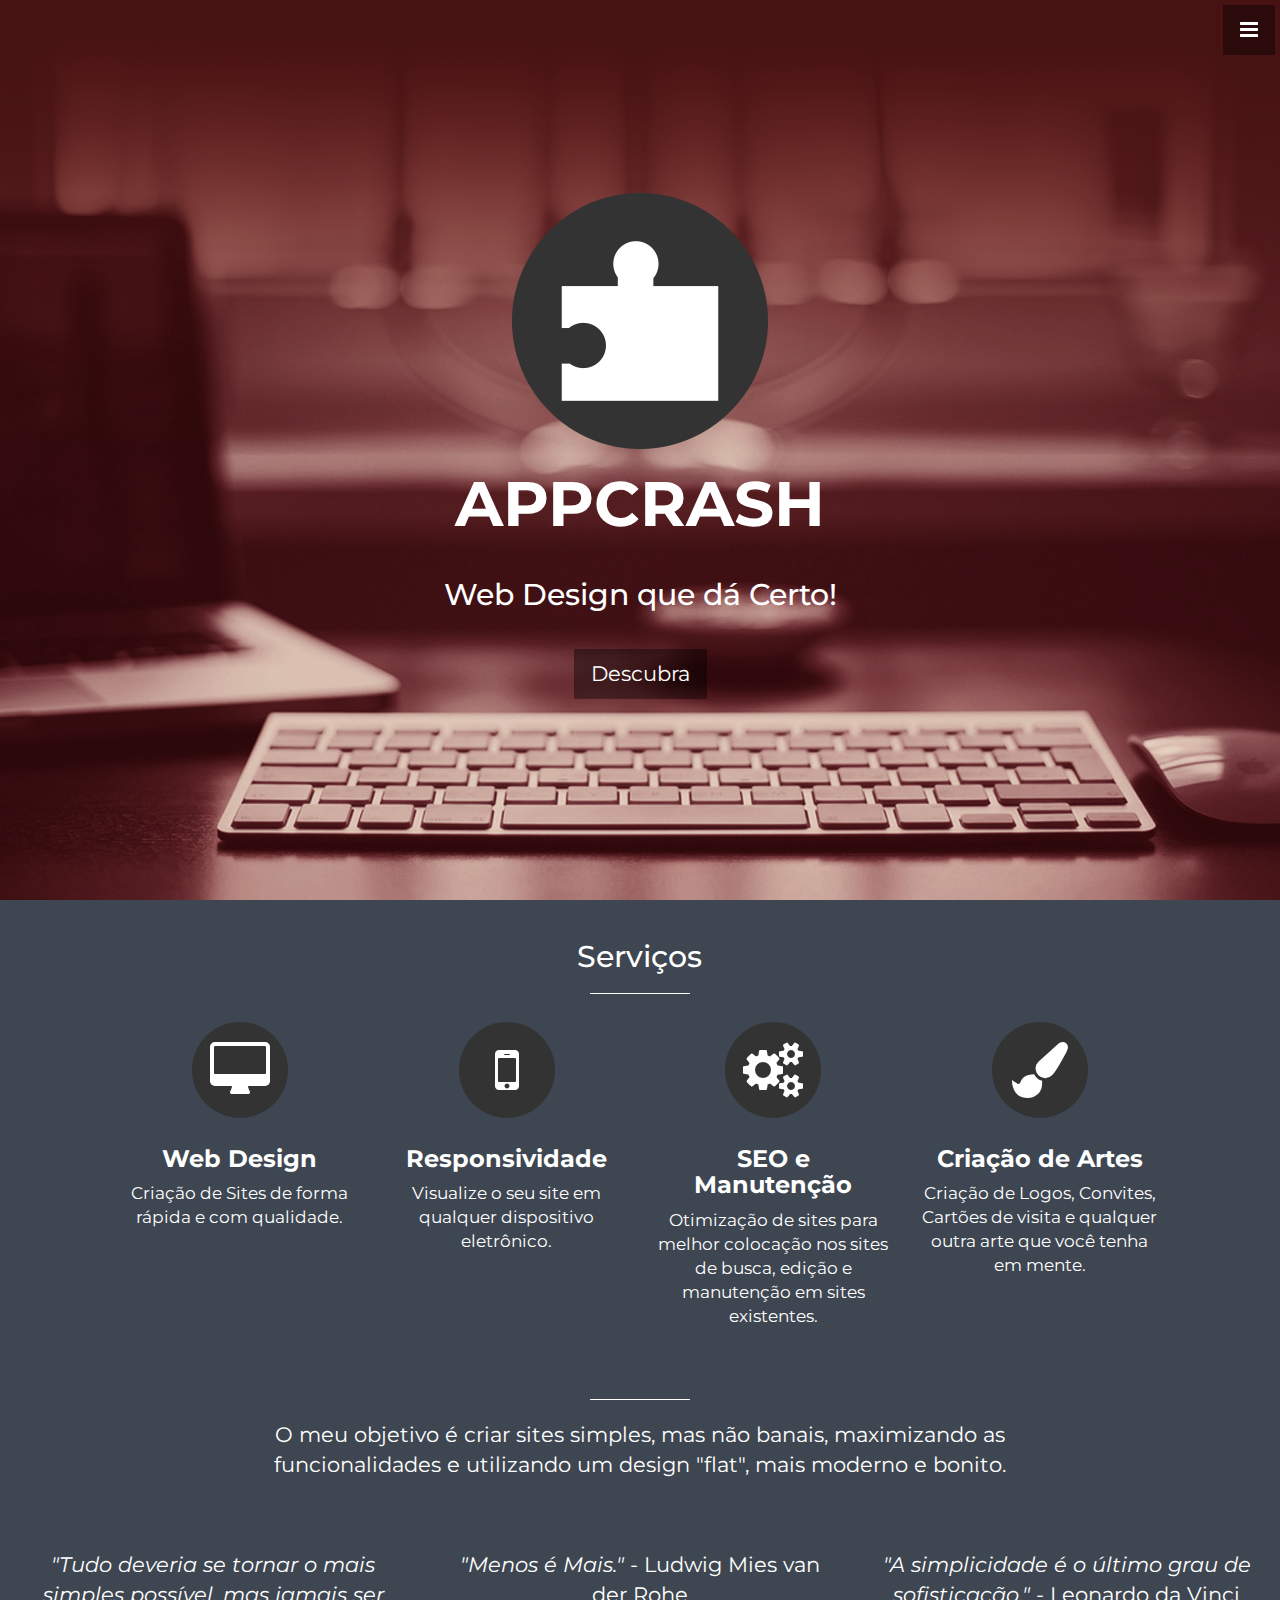
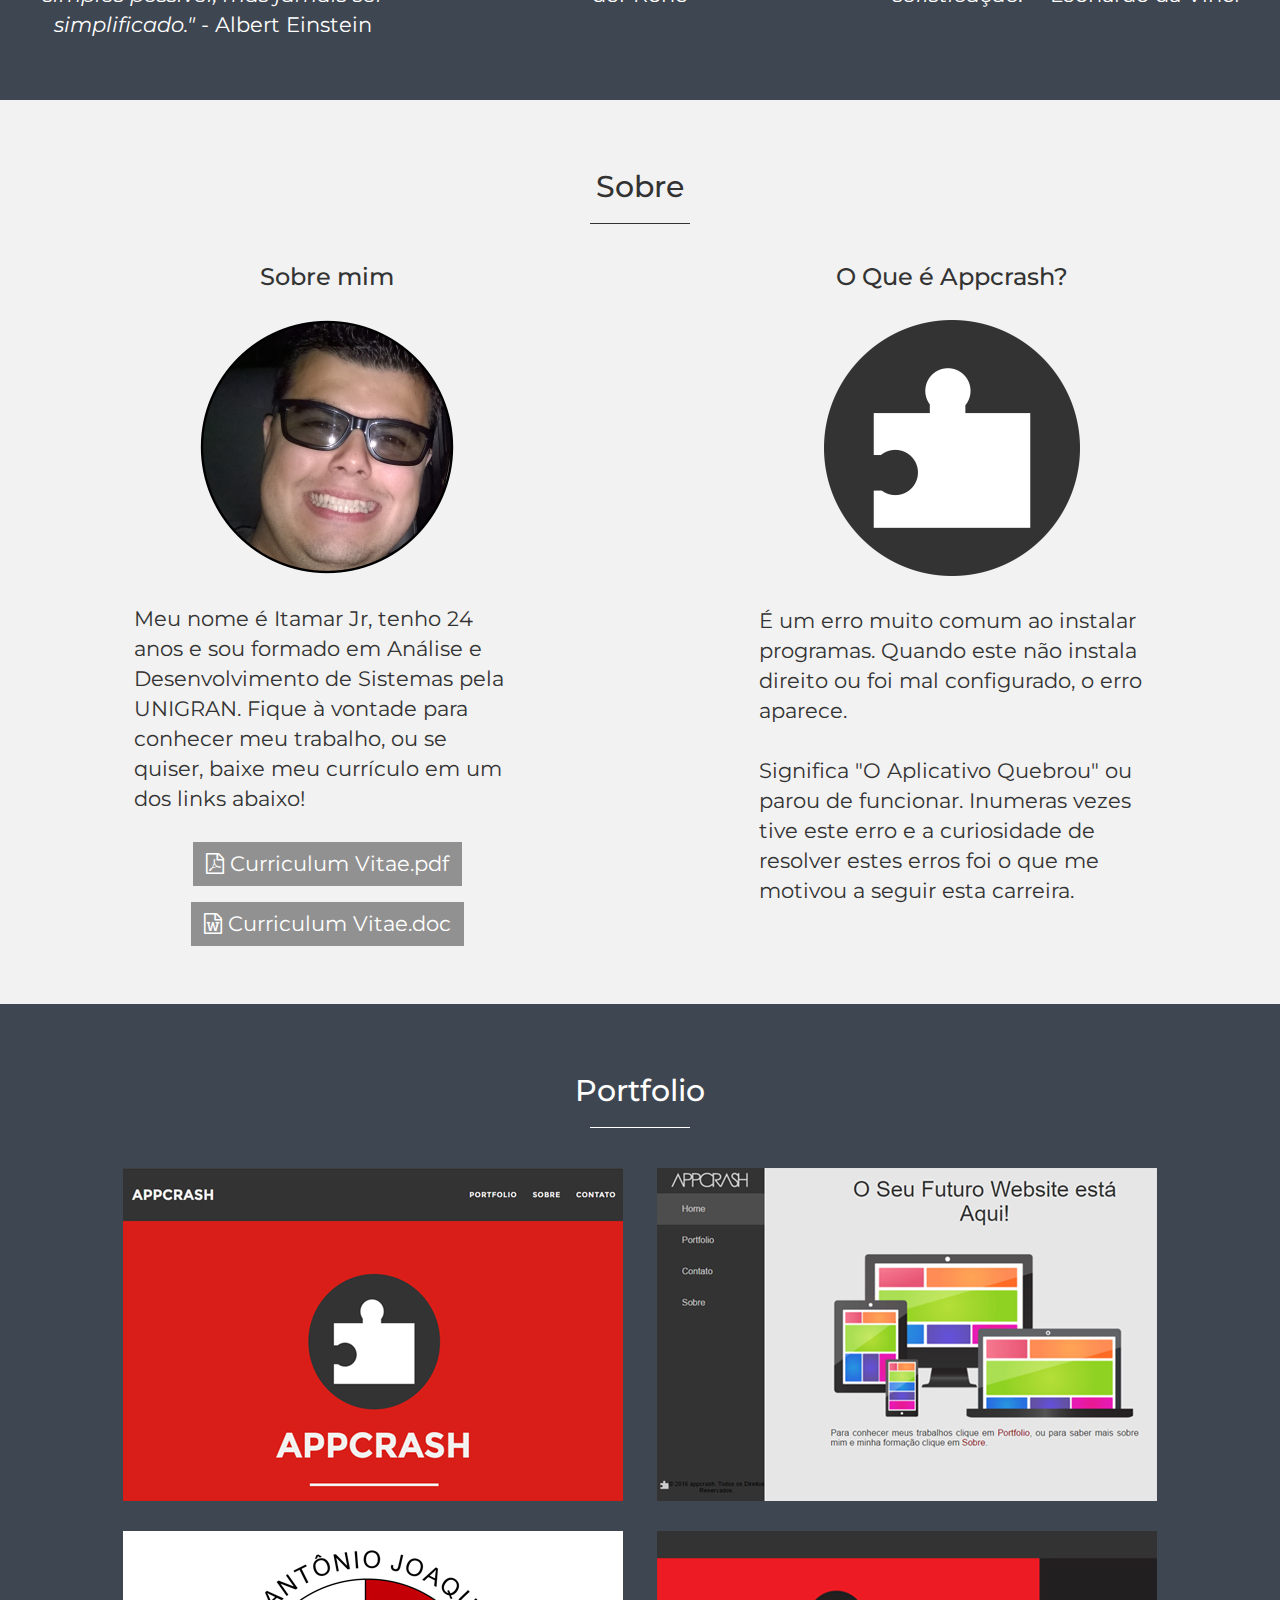
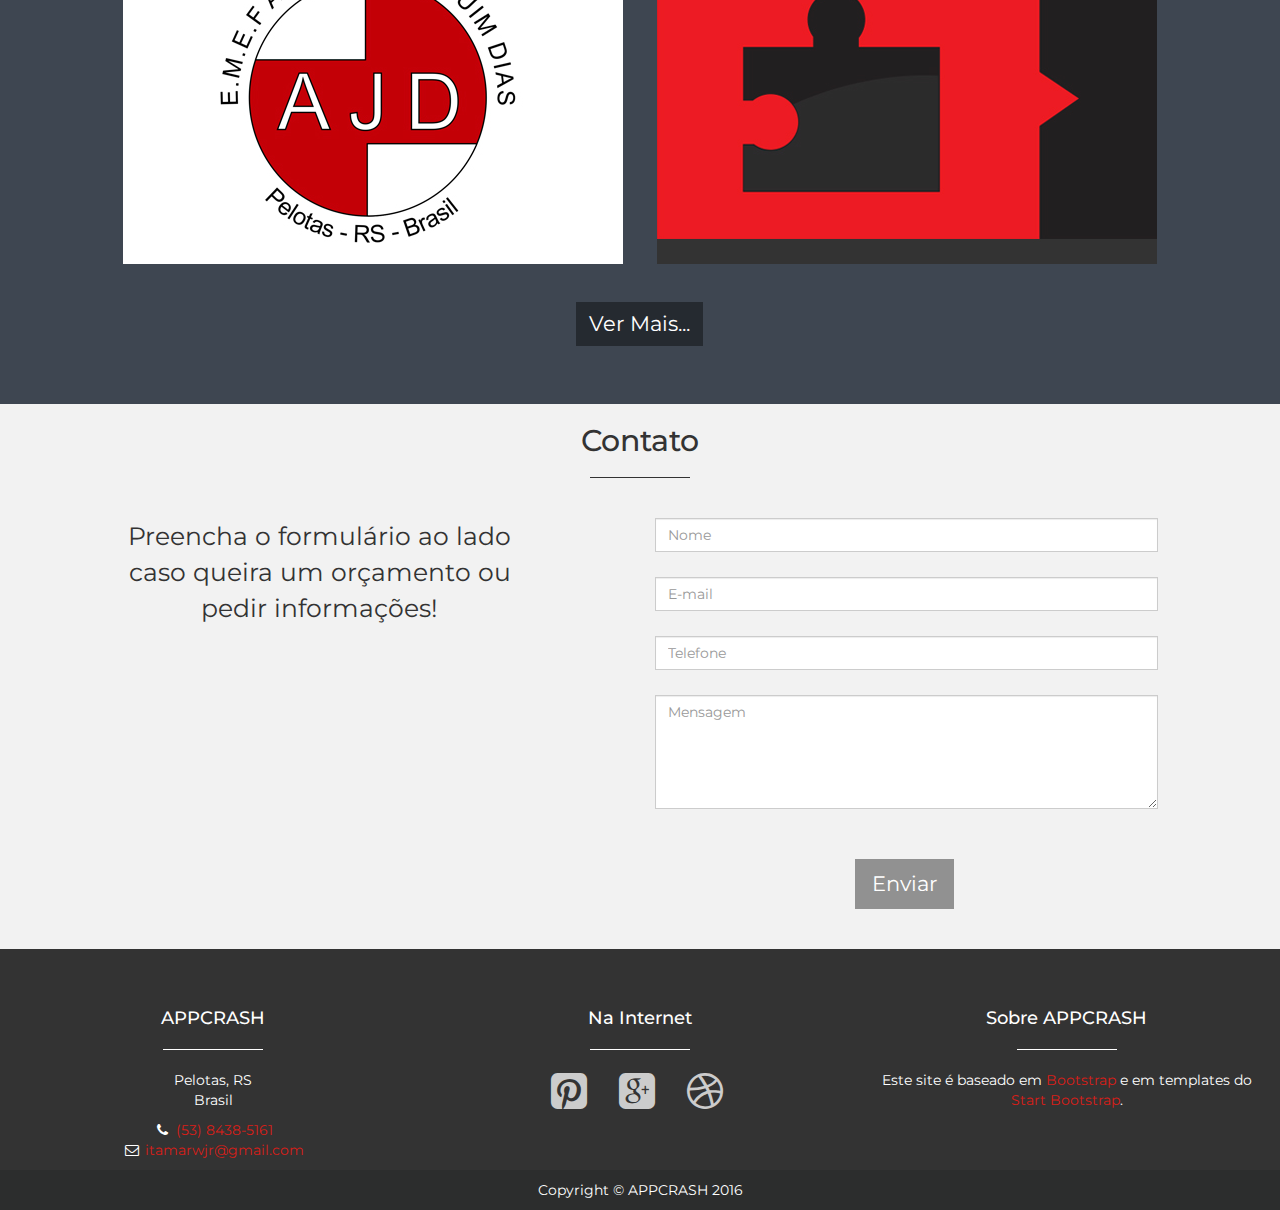
==== index.html @ 8839d270 "subindo site" ====
<!DOCTYPE html>
<html lang="pt-br">

<head>

    <meta charset="utf-8">
    <meta http-equiv="X-UA-Compatible" content="IE=edge">
    <meta name="viewport" content="width=device-width, initial-scale=1">
    <meta name="description" content="Criação de sites responsivos, cartões de visita, logos, convites e muito mais! Venha conferir meus trabalhos e entre em contato para pedir um orçamento.">
    <meta name="author" content="Itamar Jr">

    <title>APPCRASH - Web Design Que dá Certo!</title>

    <!-- Bootstrap Core CSS -->
    <link href="css/bootstrap.min.css" rel="stylesheet">

    <!-- Custom CSS -->
    <link href="css/appcrash-style.css" rel="stylesheet">

    <!-- Custom Fonts -->
    <link href="font-awesome/css/font-awesome.min.css" rel="stylesheet" type="text/css">
    <link href="https://fonts.googleapis.com/css?family=Lato|Montserrat" rel="stylesheet">

    <!-- HTML5 Shim and Respond.js IE8 support of HTML5 elements and media queries -->
    <!-- WARNING: Respond.js doesn't work if you view the page via file:// -->
    <!--[if lt IE 9]>
        <script src="https://oss.maxcdn.com/libs/html5shiv/3.7.0/html5shiv.js"></script>
        <script src="https://oss.maxcdn.com/libs/respond.js/1.4.2/respond.min.js"></script>
    <![endif]-->

</head>

<body>

    <!-- Navigation -->
    <a id="menu-toggle" href="#" class="btn btn-dark btn-lg toggle"><i class="fa fa-bars"></i></a>
    <nav id="sidebar-wrapper">
        <ul class="sidebar-nav">
            <a id="menu-close" href="#" class="btn btn-light btn-lg pull-right toggle"><i class="fa fa-times"></i></a>
            <li class="sidebar-brand">
                <a href="#top" onclick=$ ( "#menu-close").click();>APPCRASH</a>
            </li>
            <li>
                <a href="#top" onclick=$ ( "#menu-close").click();>Home</a>
            </li>
            <li>
                <a href="#services" onclick=$ ( "#menu-close").click();>Serviços</a>
            </li>
            <li>
                <a href="#about" onclick=$ ( "#menu-close").click();>Sobre</a>
            </li>
            <li>
                <a href="#portfolio" onclick=$ ( "#menu-close").click();>Portfolio</a>
            </li>
            <li>
                <a href="#contact" onclick=$ ( "#menu-close").click();>Contato</a>
            </li>
        </ul>
    </nav>

    <!-- Header -->
    <header id="top" class="header">
        <div class="text-vertical-center">
            <img class="logo-big" src="img/profile.png">
            <h1>APPCRASH</h1>
            <br>
            <h2>Web Design que dá Certo!</h2>
            <br>
            <a href="#about" class="btn btn-dark btn-lg">Descubra</a>
        </div>
    </header>
    <!-- Services -->
    <!-- The circle icons use Font Awesome's stacked icon classes. For more information, visit http://fontawesome.io/examples/ -->
    <section id="services" class="services bg-primary">
        <div class="container-fluid">
            <div class="row text-center">
                <div class="col-lg-10 col-lg-offset-1">
                    <h2>Serviços</h2>
                    <hr class="small-light">
                    <div class="row">
                        <div class="col-md-3 col-sm-6">
                            <div class="service-item">
                                <span class="fa-stack fa-4x">
                                <i class="fa fa-circle fa-stack-2x"></i>
                                <i class="fa fa-desktop fa-stack-1x text-primary"></i>
                            </span>
                                <h3>
                                    <strong>Web Design</strong>
                                </h3>
                                <p>Criação de Sites de forma rápida e com qualidade.</p>
                                
                            </div>
                        </div>
                        <div class="col-md-3 col-sm-6">
                            <div class="service-item">
                                <span class="fa-stack fa-4x">
                                <i class="fa fa-circle fa-stack-2x"></i>
                                <i class="fa fa-mobile fa-stack-1x text-primary"></i>
                            </span>
                                <h3>
                                    <strong>Responsividade</strong>
                                </h3>
                                <p>Visualize o seu site em qualquer dispositivo eletrônico.</p>
                                
                            </div>
                        </div>
                        <div class="col-md-3 col-sm-6">
                            <div class="service-item">
                                <span class="fa-stack fa-4x">
                                <i class="fa fa-circle fa-stack-2x"></i>
                                <i class="fa fa-cogs fa-stack-1x text-primary"></i>
                            </span>
                                <h3>
                                    <strong>SEO e Manutenção</strong>
                                </h3>
                                <p>Otimização de sites para melhor colocação nos sites de busca, edição e manutenção em sites existentes.</p>
                                
                            </div>
                        </div>
                        <div class="col-md-3 col-sm-6">
                            <div class="service-item">
                                <span class="fa-stack fa-4x">
                                <i class="fa fa-circle fa-stack-2x"></i>
                                <i class="fa fa-paint-brush fa-stack-1x text-primary"></i>
                            </span>
                                <h3>
                                    <strong>Criação de Artes</strong>
                                </h3>
                                <p>Criação de Logos, Convites, Cartões de visita e qualquer outra arte que você tenha em mente.</p>
                                
                            </div>
                        </div>
                    </div>
                    <!-- /.row (nested) -->
                </div>
                <!-- /.col-lg-10 -->
            </div>
            <!-- /.row -->
        </div>
        <!-- /.container -->
        <div class="container-fluid">
            <div class="row">
                <div class="item2">
                <div class="col-lg-8 col-lg-offset-2 text-center">
                    <hr class="small-light">
                    <p>O meu objetivo é criar sites simples, mas não banais, maximizando as funcionalidades e utilizando um design "flat", mais moderno e bonito.</p> 
                    <br>
                    <br>
                </div>
                <div class="col-lg-4 text-center quote">
                    <p><i>"Tudo deveria se tornar o mais simples possível, mas jamais ser simplificado."</i> - Albert Einstein</p>  <br> 
                </div>
                <div class="col-lg-4 text-center quote">
                    <p><i>"Menos é Mais."</i> - Ludwig Mies van der Rohe</p>  <br>
                </div>
                <div class="col-lg-4 text-center quote">
                    <p><i>"A simplicidade é o último grau de sofisticação."</i> - Leonardo da Vinci</p>  
                </div>
                </div>
            </div>
        </div>
    </section>
    <!-- About -->
    <section id="about" class="about bg-secundary">
        <div class="container-fluid">
            <div class="row">
                <div class="col-lg-12 text-center">
                    <h2>Sobre</h2>
                    <hr class="small-dark">
                    <div class="col-lg-4 col-lg-offset-1">
                    <h3>Sobre mim</h3>
                        <img class="logo-small" src="img/me.png">
                    <p> Meu nome é Itamar Jr, tenho 24 anos e sou formado em Análise e Desenvolvimento de Sistemas pela UNIGRAN. Fique à vontade para conhecer meu trabalho, ou se quiser, baixe meu currículo em um dos links abaixo!</p>
                        <a href="files/curriculum_itamar_jr.pdf" class="btn btn-dark"><i class="fa fa-file-pdf-o"></i> Curriculum Vitae.pdf</a>
                        <a href="files/curriculum_itamar_jr.doc" class="btn btn-dark"><i class="fa fa-file-word-o"></i> Curriculum Vitae.doc</a>
                    </div>
                    <div class="col-lg-4 col-lg-offset-2">
                    <h3>O Que é Appcrash?</h3>
                        <img class="logo-small" src="img/profile.png">
                    <p> É um erro muito comum ao instalar programas. Quando este não instala direito ou foi mal configurado, o erro aparece.</p>
                    <p>Significa "O Aplicativo Quebrou" ou parou de funcionar. Inumeras vezes tive este erro e a curiosidade de resolver estes erros foi o que me motivou a seguir esta carreira.</p>
                    </div>
                </div>
            </div>
            <!-- /.row -->
        </div>
        <!-- /.container -->
    </section>
    
    <!-- Portfolio -->
    <section id="portfolio" class="portfolio bg-primary">
        <div class="container-fluid">
            <div class="row">
                <div class="col-lg-10 col-lg-offset-1 text-center">
                    <h2>Portfolio</h2>
                    <hr class="small-light">
                    <br>
                    <div class="row">
                        <div class="col-md-6">
                            <div class="portfolio-item">
                                <a href="#">
                                    <img class="img-portfolio img-responsive" src="img/portfolio-1.jpg">
                                </a>
                            </div>
                        </div>
                        <div class="col-md-6">
                            <div class="portfolio-item">
                                <a href="#">
                                    <img class="img-portfolio img-responsive" src="img/portfolio-2.jpg">
                                </a>
                            </div>
                        </div>
                        <div class="col-md-6">
                            <div class="portfolio-item">
                                <a href="#">
                                    <img class="img-portfolio img-responsive" src="img/portfolio-3.jpg">
                                </a>
                            </div>
                        </div>
                        <div class="col-md-6">
                            <div class="portfolio-item">
                                <a href="#">
                                    <img class="img-portfolio img-responsive" src="img/portfolio-4.jpg">
                                </a>
                            </div>
                        </div>
                    </div>
                    <!-- /.row (nested) -->
                    <a href="#" class="btn btn-dark">Ver Mais...</a>
                </div>
                <!-- /.col-lg-10 -->
            </div>
            <!-- /.row -->
        </div>
        <!-- /.container -->
    </section>

    <!-- Contact Form -->
    <section id="contact" class="contact bg-secundary">
        <div class="container-fluid">
            <div class="row text-center">
                <div class="col-lg-12">
                    <h2>Contato</h2>
                    <hr class="small-dark">
                    <br>
                    <div class="row">
                        <div class="col-lg-4 col-lg-offset-1">
                            <p>Preencha o formulário ao lado caso queira um orçamento ou pedir informações!</p>
                        </div>
                        <div class="col-lg-5 col-lg-offset-1">
                         <form name="sentMessage" id="contactForm" novalidate>
                        <div class="row control-group">
                            <div class="form-group col-xs-12 floating-label-form-group controls">
                                
                                <input type="text" class="form-control" placeholder="Nome" id="name" required data-validation-required-message="Por favor, digite seu nome.">
                                <p class="help-block text-danger"></p>
                            </div>
                        </div>
                        <div class="row control-group">
                            <div class="form-group col-xs-12 floating-label-form-group controls">
                                
                                <input type="email" class="form-control" placeholder="E-mail" id="email" required data-validation-required-message="Por favor, digite um e-mail válido.">
                                <p class="help-block text-danger"></p>
                            </div>
                        </div>
                        <div class="row control-group">
                            <div class="form-group col-xs-12 floating-label-form-group controls">
                                
                                <input type="tel" class="form-control" placeholder="Telefone" id="phone" required data-validation-required-message="Por favor, digite um número para retorno.">
                                <p class="help-block text-danger"></p>
                            </div>
                        </div>
                        <div class="row control-group">
                            <div class="form-group col-xs-12 floating-label-form-group controls">
                                
                                <textarea rows="5" class="form-control" placeholder="Mensagem" id="message" required data-validation-required-message="Por favor, digite uma mensagem."></textarea>
                                <p class="help-block text-danger"></p>
                            </div>
                        </div>
                        <br>
                        <div id="success"></div>
                        
                           
                                <button type="submit" class="btn btn-dark btn-lg toggle">Enviar</button>
                        </form>
                        </div>
                    </div>
                    <!-- /.row (nested) -->
                </div>
                <!-- /.col-lg-10 -->
            </div>
            <!-- /.row -->
        </div>
        <!-- /.container -->
    </section>
                        
    <!-- Footer -->
    <footer>
        <div class="container-fluid">
            <div class="row">
                
                <div class="col-lg-4 text-center">
                    <h4>APPCRASH</h4>
                    <hr class="small-light">
                    <p>Pelotas, RS
                        <br>Brasil</p>
                    <ul class="list-unstyled">
                        <li><i class="fa fa-phone fa-fw"></i> <a href="phone:(53) 8438-5161">(53) 8438-5161</a></li>
                        <li><i class="fa fa-envelope-o fa-fw"></i> <a href="mailto:itamarwjr@gmail.com">itamarwjr@gmail.com</a>
                        </li>
                    </ul>
                    </div>
                <div class="col-lg-4 text-center">
                    <h4>Na Internet</h4>
                    <hr class="small-light">
                    <ul class="list-inline">
                        <li>
                            <a href="br.pinterest.com/appcrash/" target="_blank"><i class="fa fa-pinterest-square fa-fw fa-3x fa-a"></i></a>
                        </li>
                        <li>
                            <a href="#" target="_blank"><i class="fa fa-google-plus-square fa-fw fa-3x fa-a"></i></a>
                        </li>
                        <li>
                            <a href="dribbble.com/appcrash" target="_blank"><i class="fa fa-dribbble fa-fw fa-3x fa-a"></i></a>
                        </li>
                    </ul>
                </div>
                <div class="col-lg-4 text-center">
                    <h4>Sobre APPCRASH</h4>
                    <hr class="small-light">
                        <p>Este site é baseado em <a href="http://getbootstrap.com" target="_blank">Bootstrap</a> e em templates do <a href="http://startbootstrap.com" target="_blank">Start Bootstrap</a>.</p>
                </div> 
            </div>
        </div>
         <div class="footer-below">
                    <div class="container-fluid">
                        <div class="row">
                            <div class="col-lg-12 text-center">
                                Copyright &copy; APPCRASH 2016
                            </div>
                        </div>
                    </div>
                </div>
        <a id="to-top" href="#top" class="btn btn-dark btn-lg"><i class="fa fa-chevron-up fa-fw fa-1x"></i></a>
    </footer>
        
    <!-- jQuery -->
    <script src="js/jquery.js"></script>

    <!-- Bootstrap Core JavaScript -->
    <script src="js/bootstrap.min.js"></script>

    <!-- Contact Form JavaScript -->
    <script src="js/jqBootstrapValidation.js"></script>
    <script src="js/contact_me.js"></script>

    <!-- Custom Theme JavaScript -->
    <script>
    // Closes the sidebar menu
    $("#menu-close").click(function(e) {
        e.preventDefault();
        $("#sidebar-wrapper").toggleClass("active");
    });
    // Opens the sidebar menu
    $("#menu-toggle").click(function(e) {
        e.preventDefault();
        $("#sidebar-wrapper").toggleClass("active");
    });
    // Scrolls to the selected menu item on the page
    $(function() {
        $('a[href*=#]:not([href=#])').click(function() {
            if (location.pathname.replace(/^\//, '') == this.pathname.replace(/^\//, '') || location.hostname == this.hostname) {
                var target = $(this.hash);
                target = target.length ? target : $('[name=' + this.hash.slice(1) + ']');
                if (target.length) {
                    $('html,body').animate({
                        scrollTop: target.offset().top
                    }, 1000);
                    return false;
                }
            }
        });
    });
    //#to-top button appears after scrolling
    var fixed = false;
    $(document).scroll(function() {
        if ($(this).scrollTop() > 250) {
            if (!fixed) {
                fixed = true;
                // $('#to-top').css({position:'fixed', display:'block'});
                $('#to-top').show("slow", function() {
                    $('#to-top').css({
                        position: 'fixed',
                        display: 'block'
                    });
                });
            }
        } else {
            if (fixed) {
                fixed = false;
                $('#to-top').hide("slow", function() {
                    $('#to-top').css({
                        display: 'none'
                    });
                });
            }
        }
    });
    </script>

</body>

</html>
---- css/appcrash-style.css ----
/*!
 * Start Bootstrap - Stylish Portfolio (http://startbootstrap.com/)
 * Copyright 2013-2016 Start Bootstrap
 * Licensed under MIT (https://github.com/BlackrockDigital/startbootstrap/blob/gh-pages/LICENSE)
 */

/* Global Styles */

html,
body {
    width: 100%;
    height: 100%;
}

body {
    font-family: "Montserrat", "Lato","Helvetica Neue",Helvetica,Arial,sans-serif;
}

.text-vertical-center {
    display: table-cell;
    text-align: center;
    vertical-align: middle;
}

.text-vertical-center h1 {
    margin: 0;
    padding: 0;
    font-size: 4.5em;
    font-weight: 700;
}

a{
    color: #D91E18;
}

a:hover{
    color: #fff;
    text-decoration-style: dashed;
}

.fa-a{
    color: #ccc;
}

.fa-a:hover{
    color: #fff;
}

/* Custom Button Styles */

.btn-dark {
    border-radius: 0;
    color: #fff;
    background-color: rgba(0,0,0,0.4);
    font-size: 1.5em;
    margin: 8px;
}

.btn-dark:hover,
.btn-dark:focus,
.btn-dark:active {
    color: #fff;
    background-color: rgba(0,0,0,0.7);
}

.btn-light {
    border-radius: 0;
    color: #333;
    background-color: rgb(255,255,255);
    font-size: 1.5em;
    margin: 8px;
}

.btn-light:hover,
.btn-light:focus,
.btn-light:active {
    color: #333;
    background-color: rgba(255,255,255,0.8);
}

/* Custom Horizontal Rule */

hr.small-dark {
    max-width: 100px;
    border-color: #333;
}

hr.small-light{
    max-width: 100px;
    border-color: #fff;
}

/* Side Menu */

#sidebar-wrapper {
    z-index: 1000;
    position: fixed;
    right: 0;
    width: 250px;
    height: 100%;
    transform: translateX(250px);
    overflow-y: auto;
    background: #222;
    -webkit-transition: all 0.4s ease 0s;
    -moz-transition: all 0.4s ease 0s;
    -ms-transition: all 0.4s ease 0s;
    -o-transition: all 0.4s ease 0s;
    transition: all 0.4s ease 0s;
}

.sidebar-nav {
    position: absolute;
    top: 0;
    width: 250px;
    margin: 0;
    padding: 0;
    list-style: none;
}

.sidebar-nav li {
    text-indent: 20px;
    line-height: 40px;
}

.sidebar-nav li a {
    display: block;
    text-decoration: none;
    color: #999;
    padding: 10px 0 10px 0;
    font-size: 1.2em;
}

.sidebar-nav li a:hover {
    text-decoration: none;
    color: #D91E18;
    background: #2c2d2d;
}

.sidebar-nav li a:active,
.sidebar-nav li a:focus {
    text-decoration: none;
}

.sidebar-nav > .sidebar-brand {
    height: 55px;
    font-size: 1.8em;
    line-height: 55px;
}

.sidebar-nav > .sidebar-brand a {
    color: #999;
}

.sidebar-nav > .sidebar-brand a:hover {
    color: #D91E18;
    background: none;
}

#menu-toggle {
    z-index: 1;
    position: fixed;
    top: 0;
    right: 0;
}

#sidebar-wrapper.active {
    right: 250px;
    width: 250px;
    -webkit-transition: all 0.4s ease 0s;
    -moz-transition: all 0.4s ease 0s;
    -ms-transition: all 0.4s ease 0s;
    -o-transition: all 0.4s ease 0s;
    transition: all 0.4s ease 0s;
}

.toggle {
    margin: 5px 5px 0 0;
}

.bg-primary{
    background-color: #3E4651;
}

.bg-secundary{
    background-color: #f2f2f2;
}

.logo-big{
    padding-bottom: 20px;
}

.logo-small{
    padding: 20px 0 20px 0;
}

/* Header */

.header {
    display: table;
    position: relative;
    width: 100%;
    height: 100%;
    color: #fff;
    background: url(../img/bg.png) no-repeat center center scroll;
    -webkit-background-size: cover;
    -moz-background-size: cover;
    background-size: cover;
    -o-background-size: cover;
}

.fa-circle{
    color: #333;
}

.text-primary{
    color:#fff;
}

/* About */

.about {
    padding: 50px 0;
    color: #333;
}

.about p{
    text-align: Left;
    font-size: 1.5em;
    padding: 10px 0;
    
}

/* Services */

.services {
    padding: 20px 0;
}

.service-item {
    margin-bottom: 30px;
}

.service-item p{
    font-size: 1.2em;
}

.item2{
    padding-top: 20px;
    font-size: 1.5em;
}

/* Portfolio */

.portfolio {
    padding: 50px 0;
}

.portfolio-item {
    margin-bottom: 30px;
}

.img-portfolio {
    margin: 0 auto;
}

.img-portfolio:hover {
    opacity: 0.8;
}

/* Contact */

.contact {
    color: #333;
    padding-bottom: 40px;
}

.contact p{
    font-size: 1.8em;
}
.form-control{
    border-radius: 0;
}

/* Footer */

footer {
    padding: 50px 0 0 0;
    background-color: #333;
    color: #fff;
}

.footer-below{
    padding: 10px;
    background-color: #2c2d2d;
}

#to-top {
  display: none;
  position: fixed;
  bottom: 5px;
  right: 5px;
}
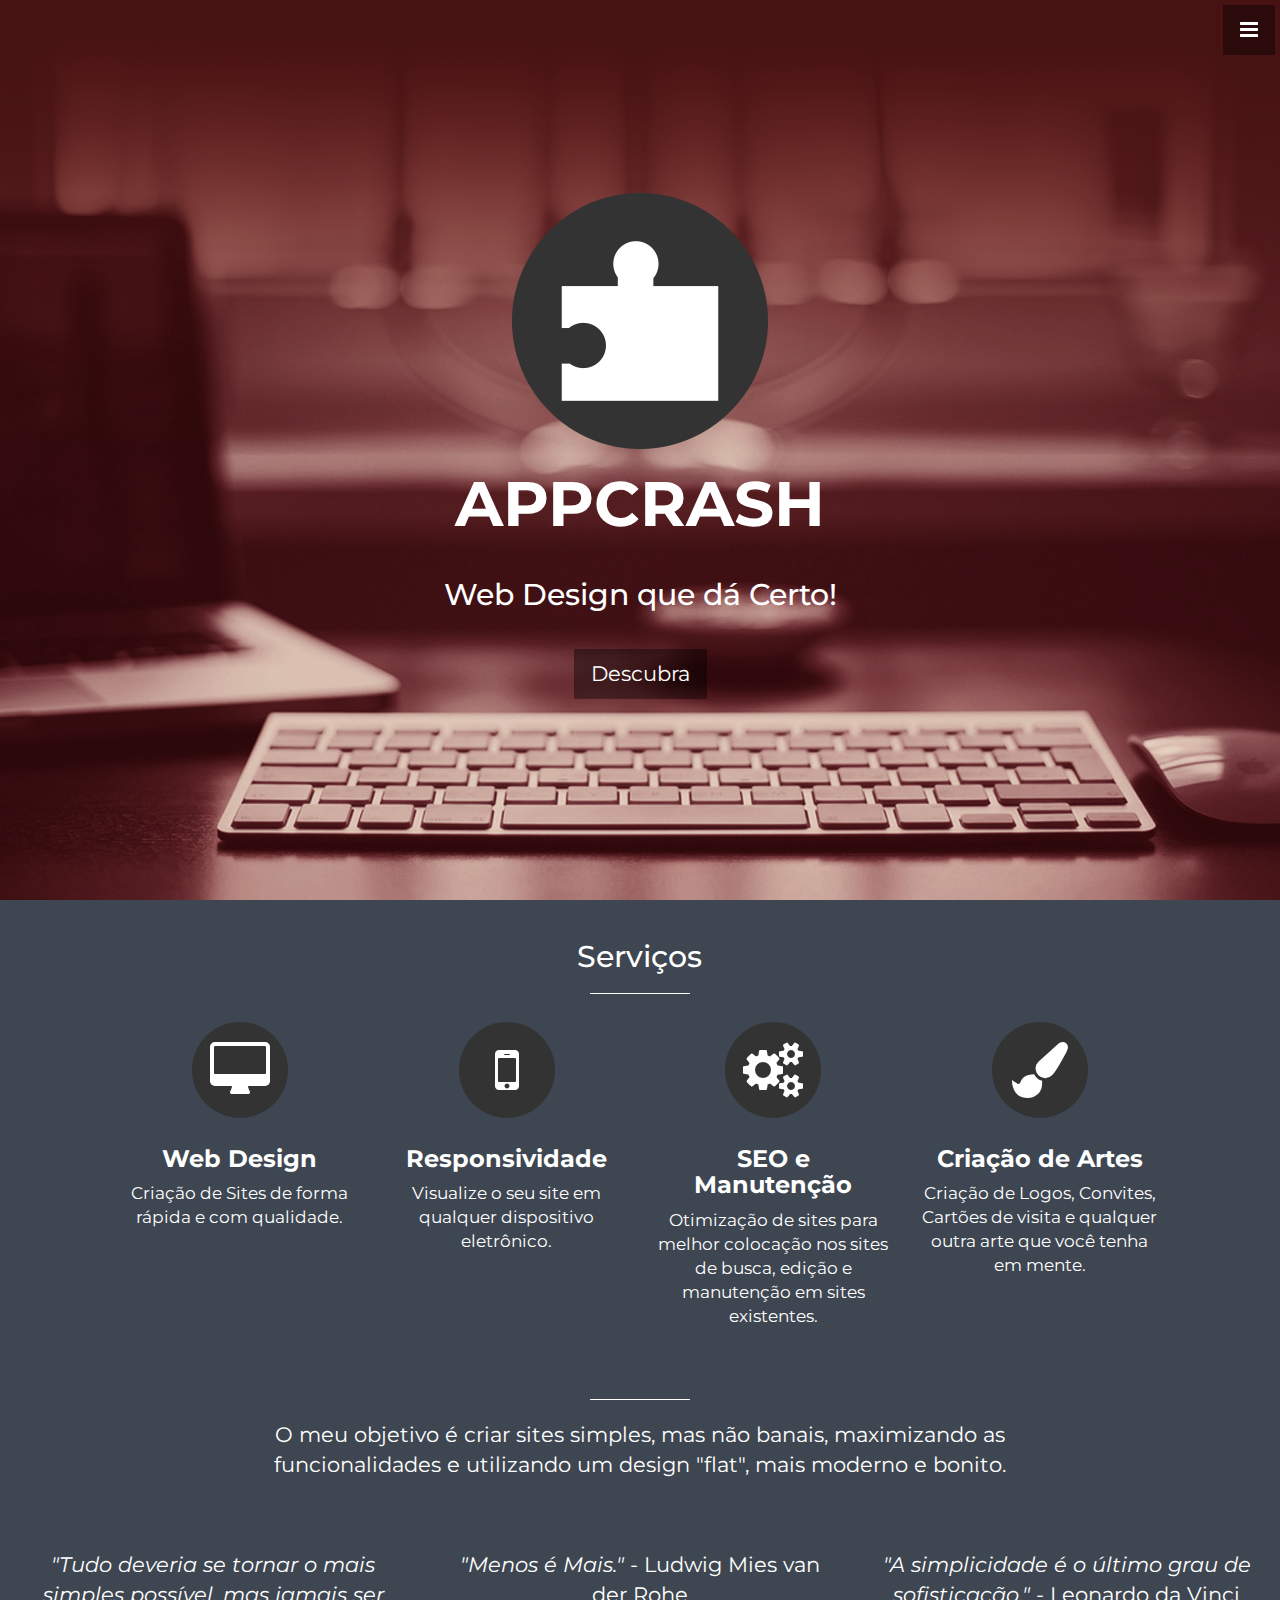
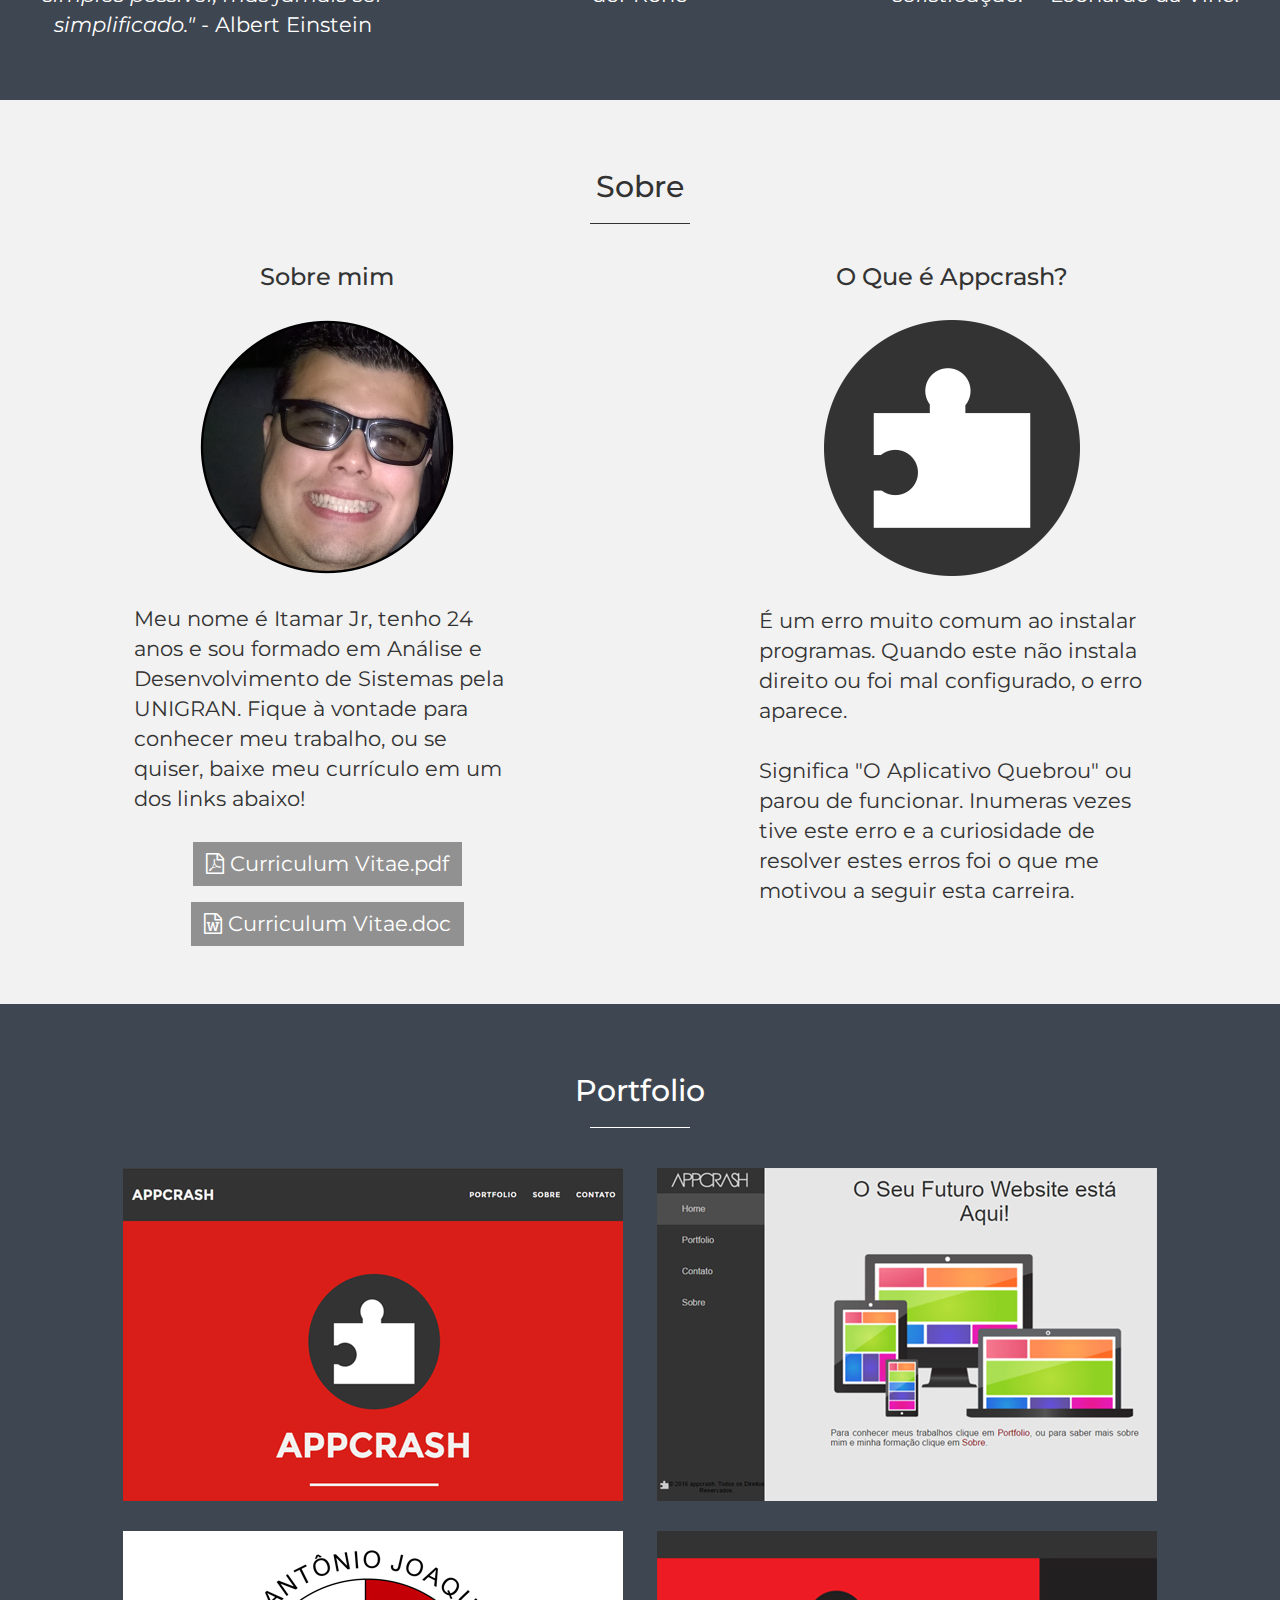
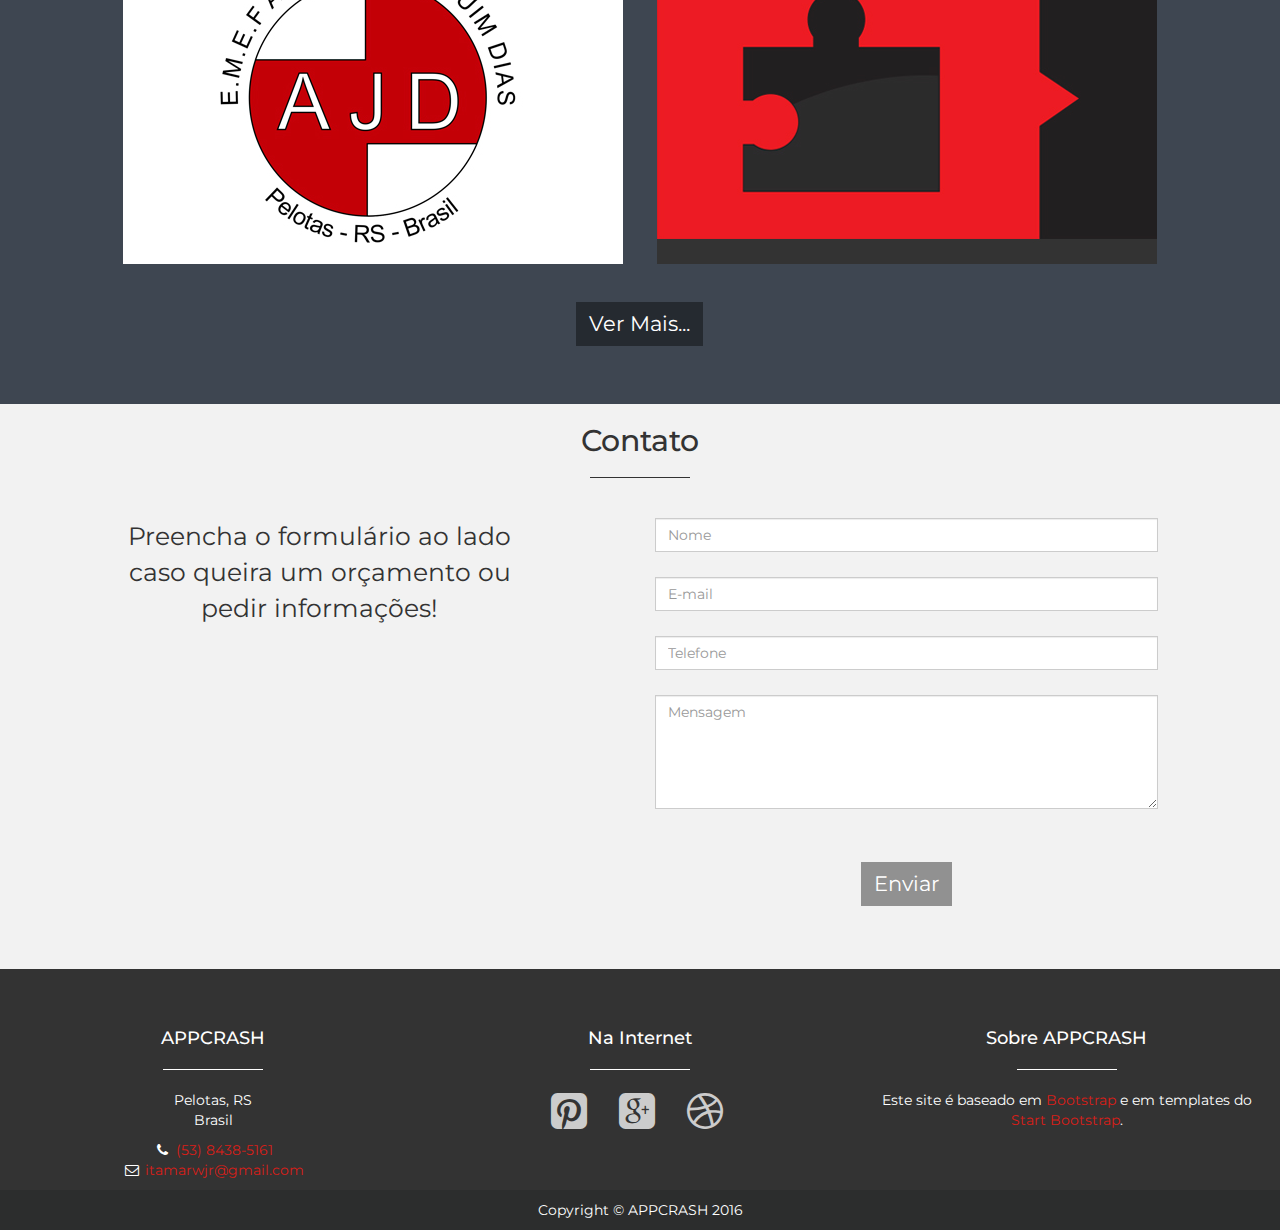
==== commit fa662c9b: "labels de form" ====
--- a/index.html
+++ b/index.html
@@ -251,38 +251,36 @@
                          <form name="sentMessage" id="contactForm" novalidate>
                         <div class="row control-group">
                             <div class="form-group col-xs-12 floating-label-form-group controls">
-                                
                                 <input type="text" class="form-control" placeholder="Nome" id="name" required data-validation-required-message="Por favor, digite seu nome.">
                                 <p class="help-block text-danger"></p>
                             </div>
                         </div>
                         <div class="row control-group">
                             <div class="form-group col-xs-12 floating-label-form-group controls">
-                                
                                 <input type="email" class="form-control" placeholder="E-mail" id="email" required data-validation-required-message="Por favor, digite um e-mail válido.">
                                 <p class="help-block text-danger"></p>
                             </div>
                         </div>
                         <div class="row control-group">
                             <div class="form-group col-xs-12 floating-label-form-group controls">
-                                
                                 <input type="tel" class="form-control" placeholder="Telefone" id="phone" required data-validation-required-message="Por favor, digite um número para retorno.">
                                 <p class="help-block text-danger"></p>
                             </div>
                         </div>
                         <div class="row control-group">
                             <div class="form-group col-xs-12 floating-label-form-group controls">
-                                
                                 <textarea rows="5" class="form-control" placeholder="Mensagem" id="message" required data-validation-required-message="Por favor, digite uma mensagem."></textarea>
                                 <p class="help-block text-danger"></p>
                             </div>
                         </div>
                         <br>
                         <div id="success"></div>
-                        
-                           
-                                <button type="submit" class="btn btn-dark btn-lg toggle">Enviar</button>
-                        </form>
+                        <div class="row">
+                            <div class="form-group col-xs-12">
+                                <button type="submit" class="btn btn-dark">Enviar</button>
+                            </div>
+                        </div>
+                    </form>
                         </div>
                     </div>
                     <!-- /.row (nested) -->
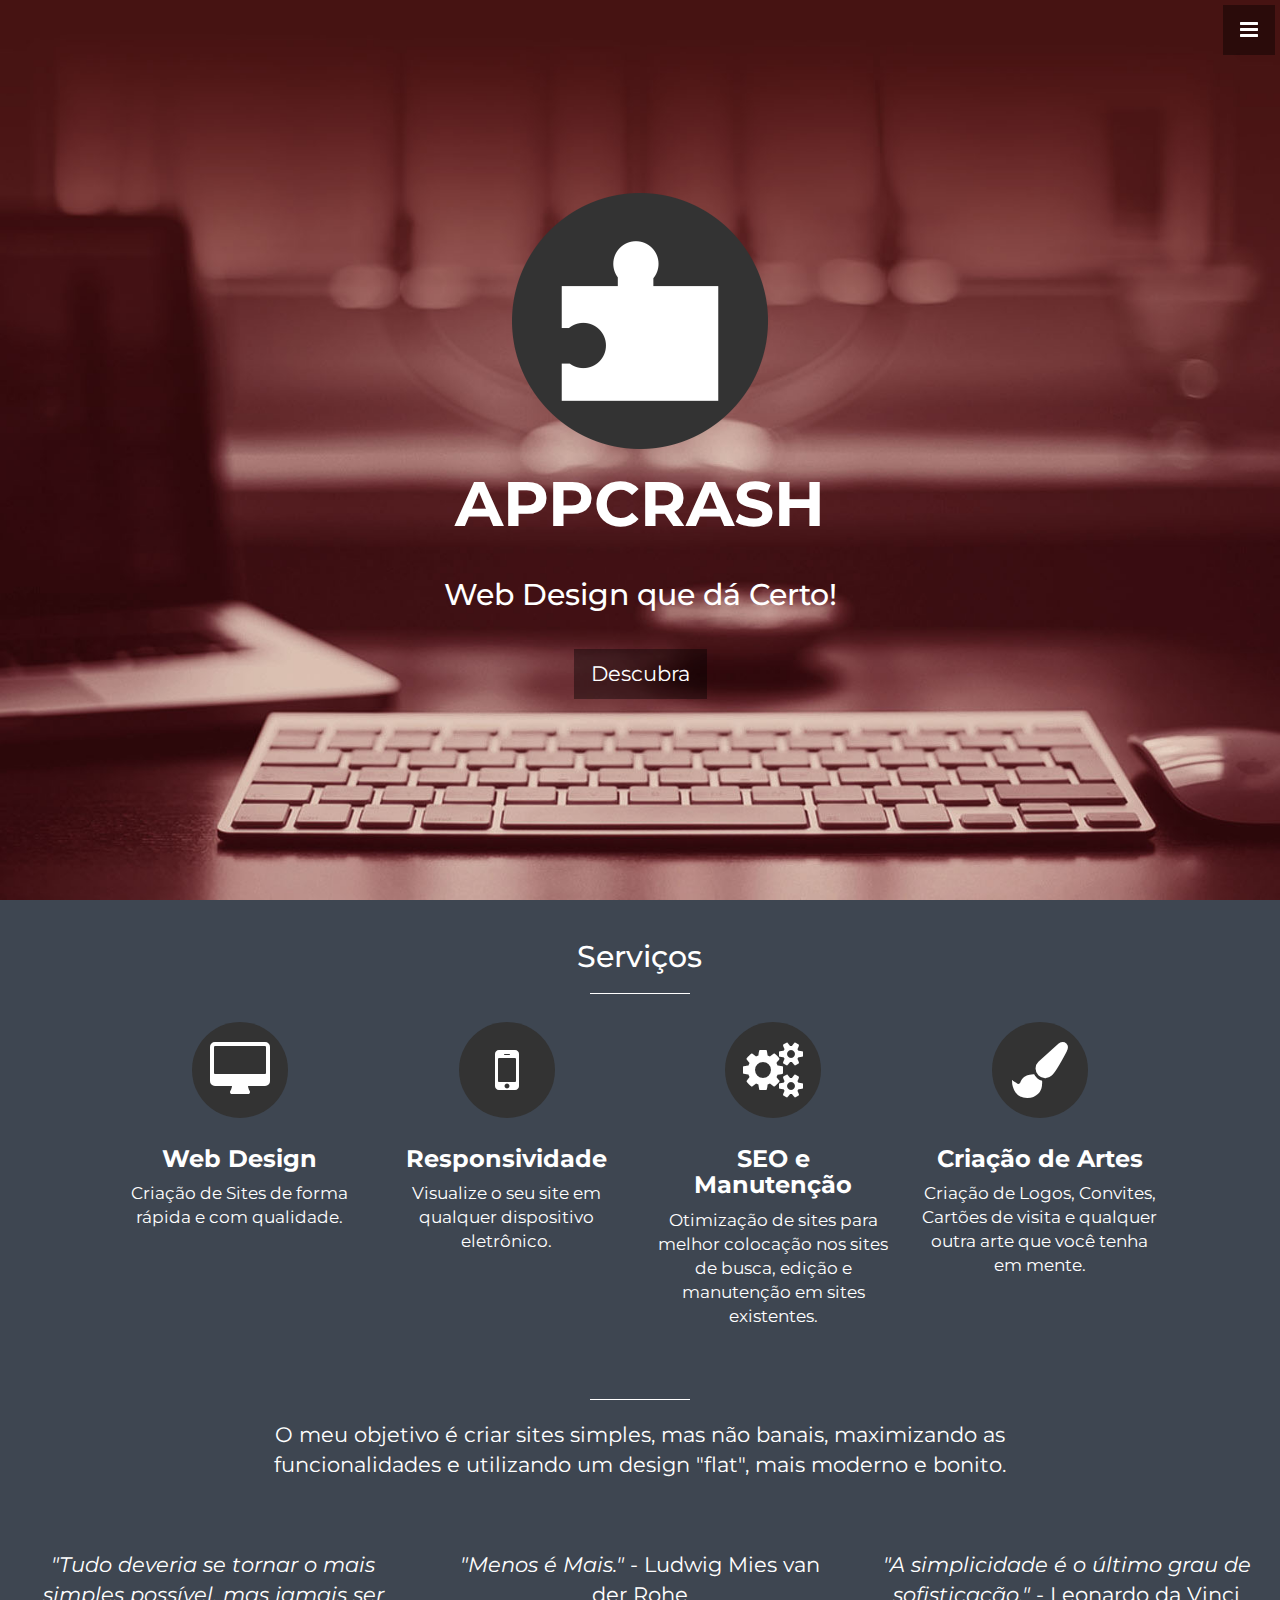
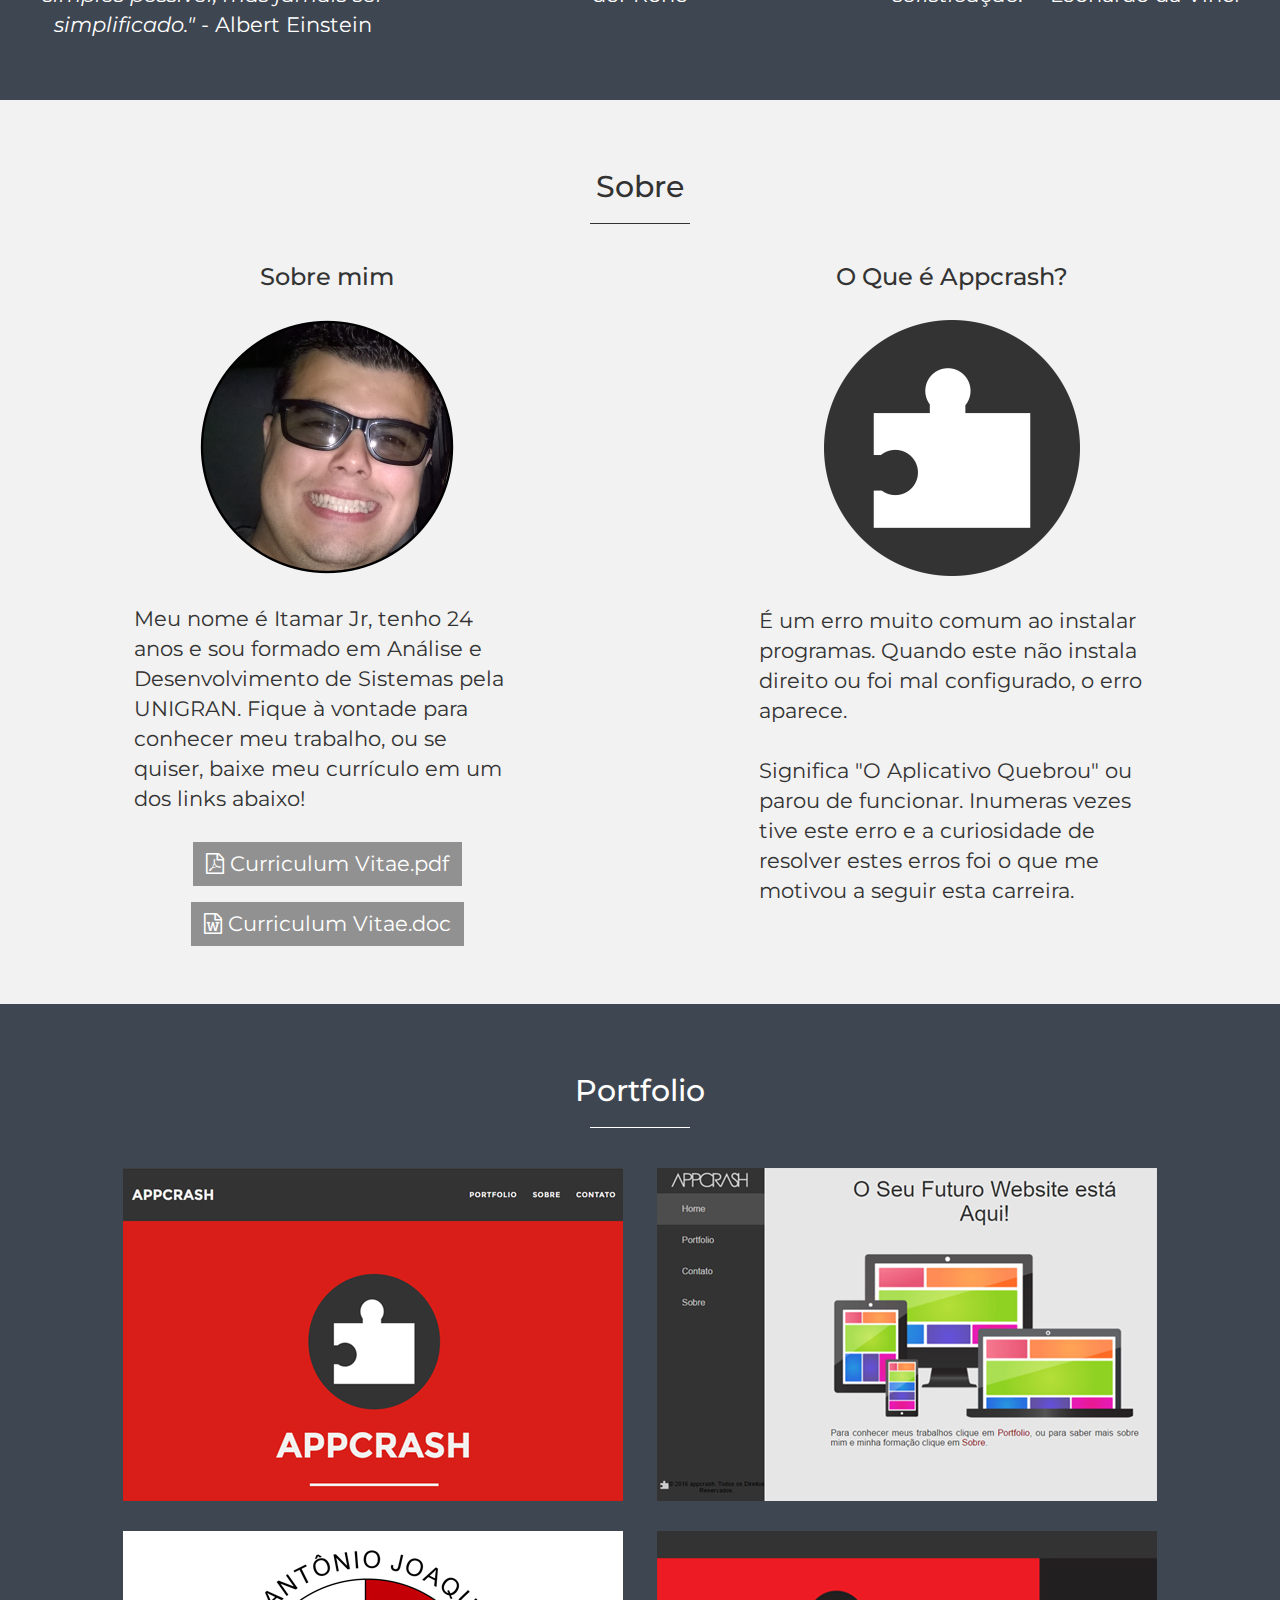
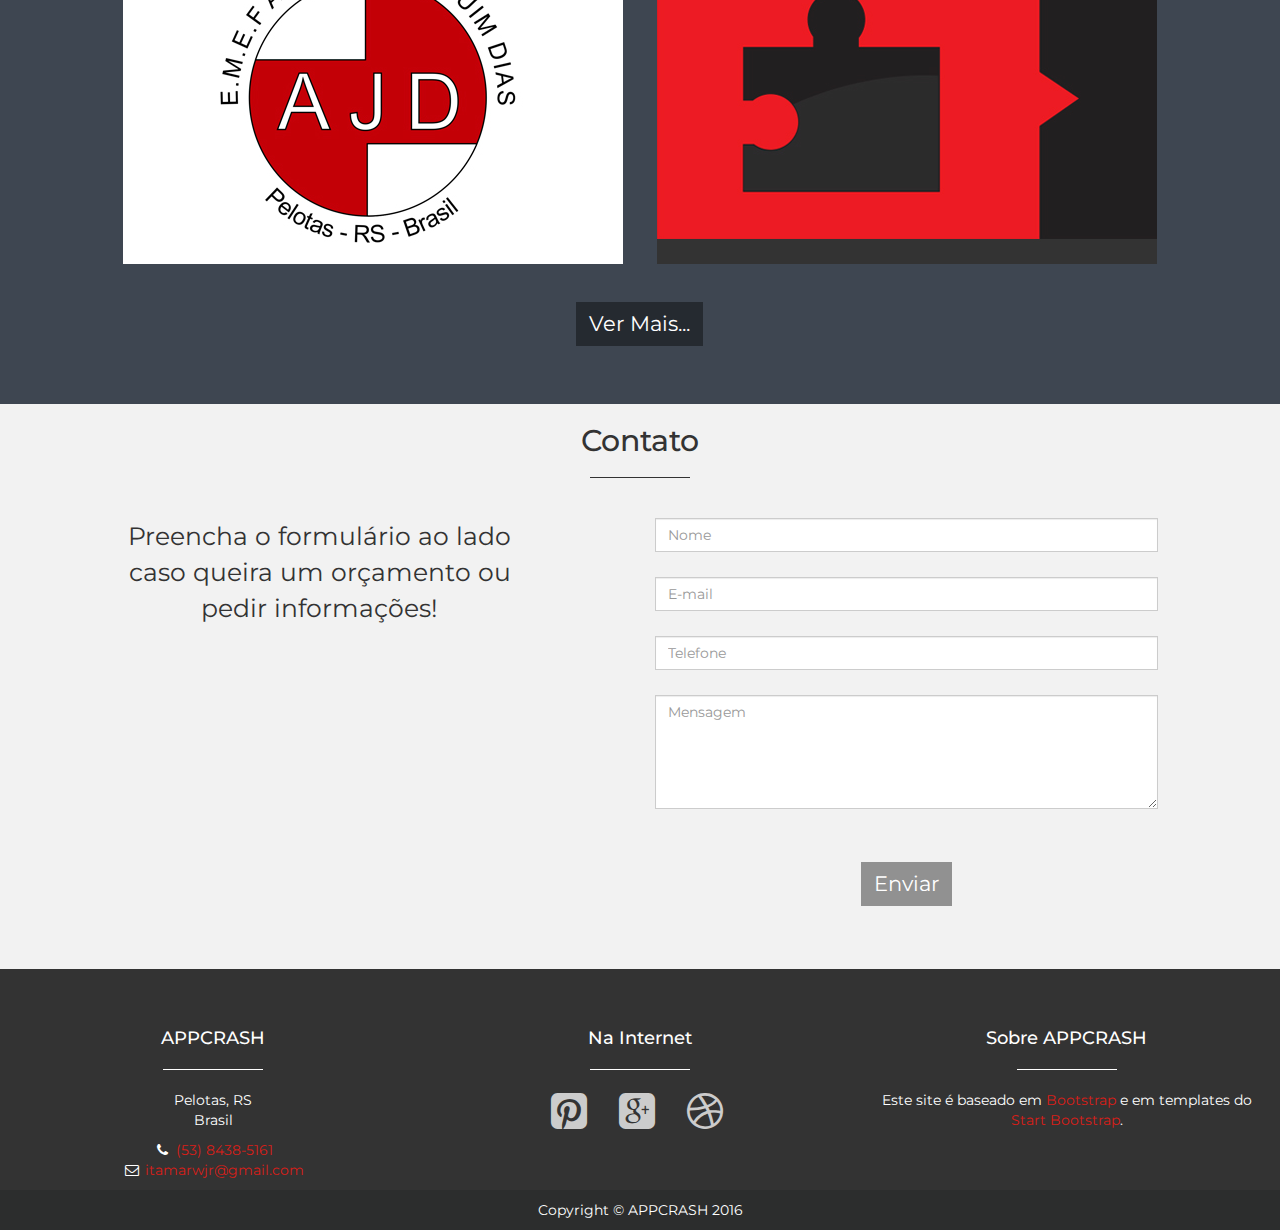
==== commit 98cb2638: "mail login" ====
--- a/index.html
+++ b/index.html
@@ -54,6 +54,9 @@
             </li>
             <li>
                 <a href="#contact" onclick=$ ( "#menu-close").click();>Contato</a>
+            </li>
+            <li>
+                <a href="https://webmail.hostinger.com.br/auth" target="_blank" onclick=$ ( "#menu-close").click();>Webmail</a>
             </li>
         </ul>
     </nav>
--- a/css/appcrash-style.css
+++ b/css/appcrash-style.css
@@ -201,7 +201,7 @@
     width: 100%;
     height: 100%;
     color: #fff;
-    background: url(../img/bg.png) no-repeat center center scroll;
+    background: url(../img/bg.jpg) no-repeat center center scroll;
     -webkit-background-size: cover;
     -moz-background-size: cover;
     background-size: cover;
@@ -281,6 +281,15 @@
     border-radius: 0;
 }
 
+section #contact .helpblock, .text-danger ul{
+    list-style-type: none;
+    color: #D91E18;
+    text-align: left;
+    font-size: .5em;
+    margin: 0;
+    padding: 0;
+}
+
 /* Footer */
 
 footer {
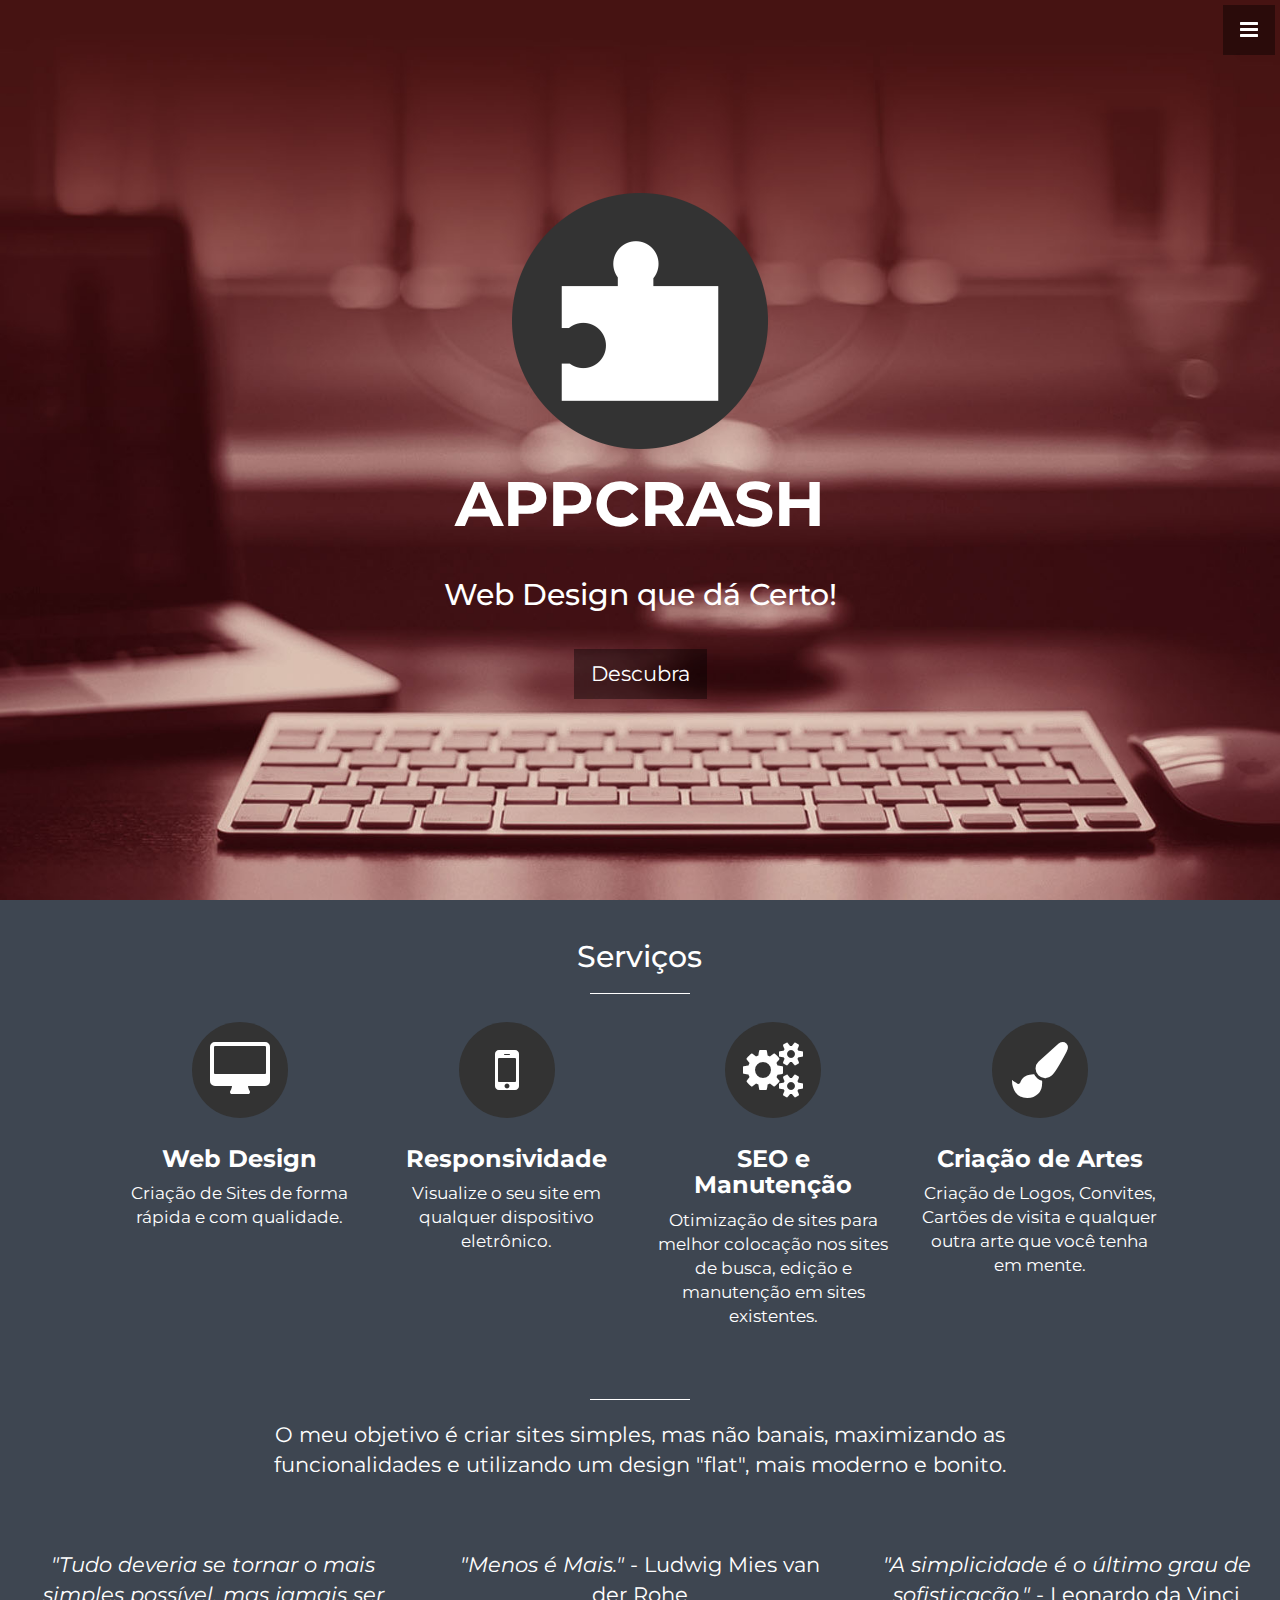
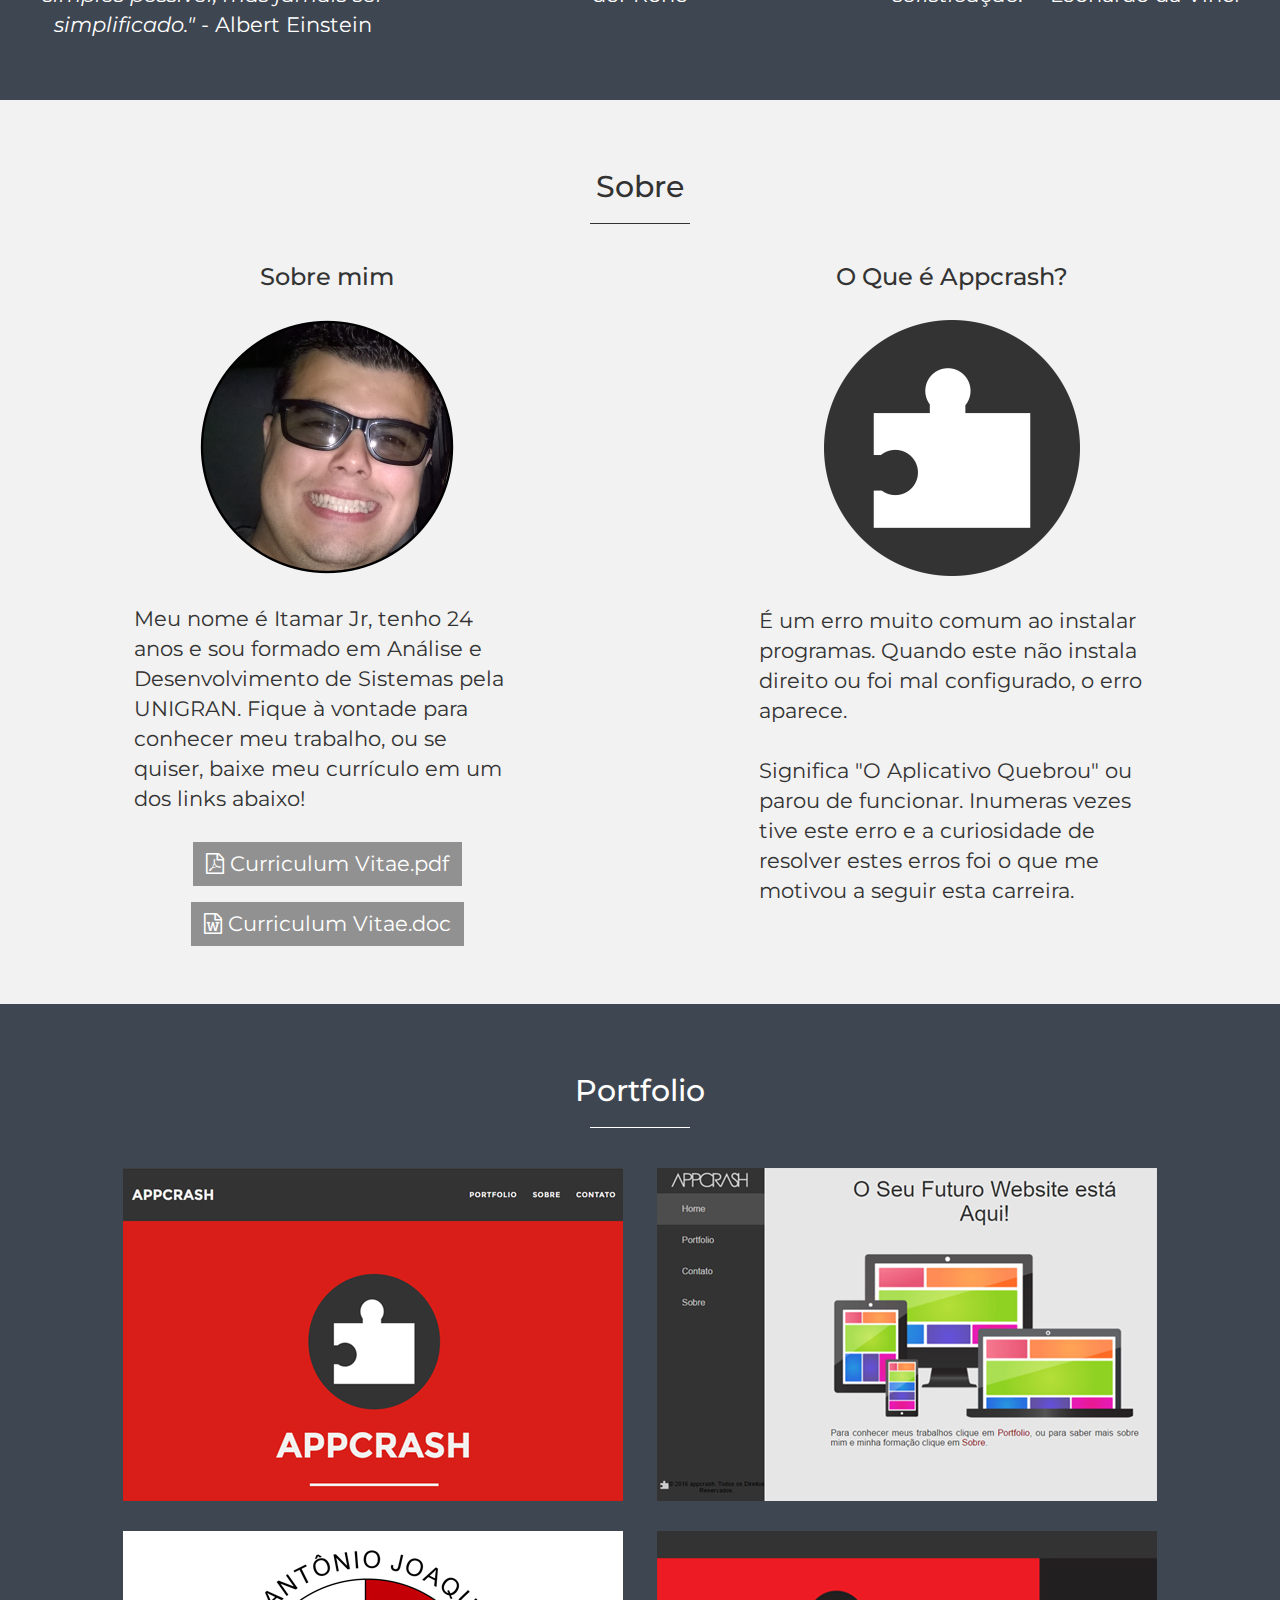
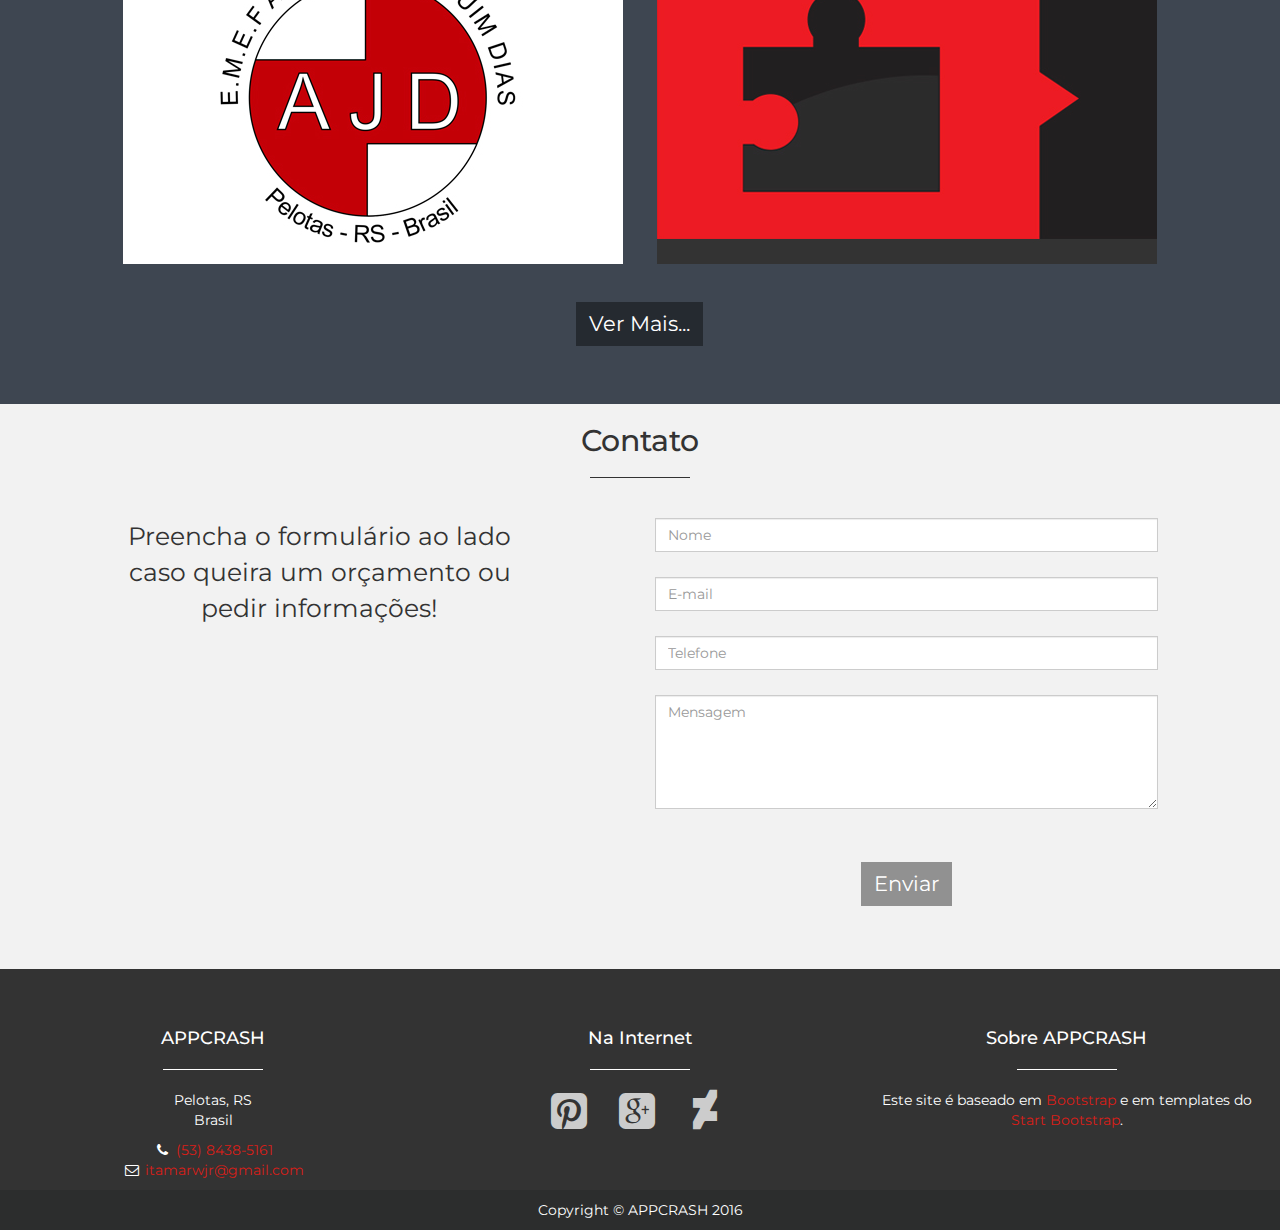
==== commit c38ce151: "portfolio finished" ====
--- a/index.html
+++ b/index.html
@@ -10,6 +10,8 @@
     <meta name="author" content="Itamar Jr">
 
     <title>APPCRASH - Web Design Que dá Certo!</title>
+
+    <link rel="icon" href="img/favicon.png" />
 
     <!-- Bootstrap Core CSS -->
     <link href="css/bootstrap.min.css" rel="stylesheet">
@@ -201,35 +203,35 @@
                     <div class="row">
                         <div class="col-md-6">
                             <div class="portfolio-item">
-                                <a href="#">
+                                <a href="pages/portfolio.html">
                                     <img class="img-portfolio img-responsive" src="img/portfolio-1.jpg">
                                 </a>
                             </div>
                         </div>
                         <div class="col-md-6">
                             <div class="portfolio-item">
-                                <a href="#">
+                                <a href="pages/portfolio.html">
                                     <img class="img-portfolio img-responsive" src="img/portfolio-2.jpg">
                                 </a>
                             </div>
                         </div>
                         <div class="col-md-6">
                             <div class="portfolio-item">
-                                <a href="#">
+                                <a href="pages/portfolio.html">
                                     <img class="img-portfolio img-responsive" src="img/portfolio-3.jpg">
                                 </a>
                             </div>
                         </div>
                         <div class="col-md-6">
                             <div class="portfolio-item">
-                                <a href="#">
+                                <a href="pages/portfolio.html">
                                     <img class="img-portfolio img-responsive" src="img/portfolio-4.jpg">
                                 </a>
                             </div>
                         </div>
                     </div>
                     <!-- /.row (nested) -->
-                    <a href="#" class="btn btn-dark">Ver Mais...</a>
+                    <a href="pages/portfolio.html" class="btn btn-dark">Ver Mais...</a>
                 </div>
                 <!-- /.col-lg-10 -->
             </div>
@@ -322,7 +324,7 @@
                             <a href="#" target="_blank"><i class="fa fa-google-plus-square fa-fw fa-3x fa-a"></i></a>
                         </li>
                         <li>
-                            <a href="dribbble.com/appcrash" target="_blank"><i class="fa fa-dribbble fa-fw fa-3x fa-a"></i></a>
+                            <a href="deviantart.com" target="_blank"><i class="fa fa-deviantart fa-fw fa-3x fa-a"></i></a>
                         </li>
                     </ul>
                 </div>
